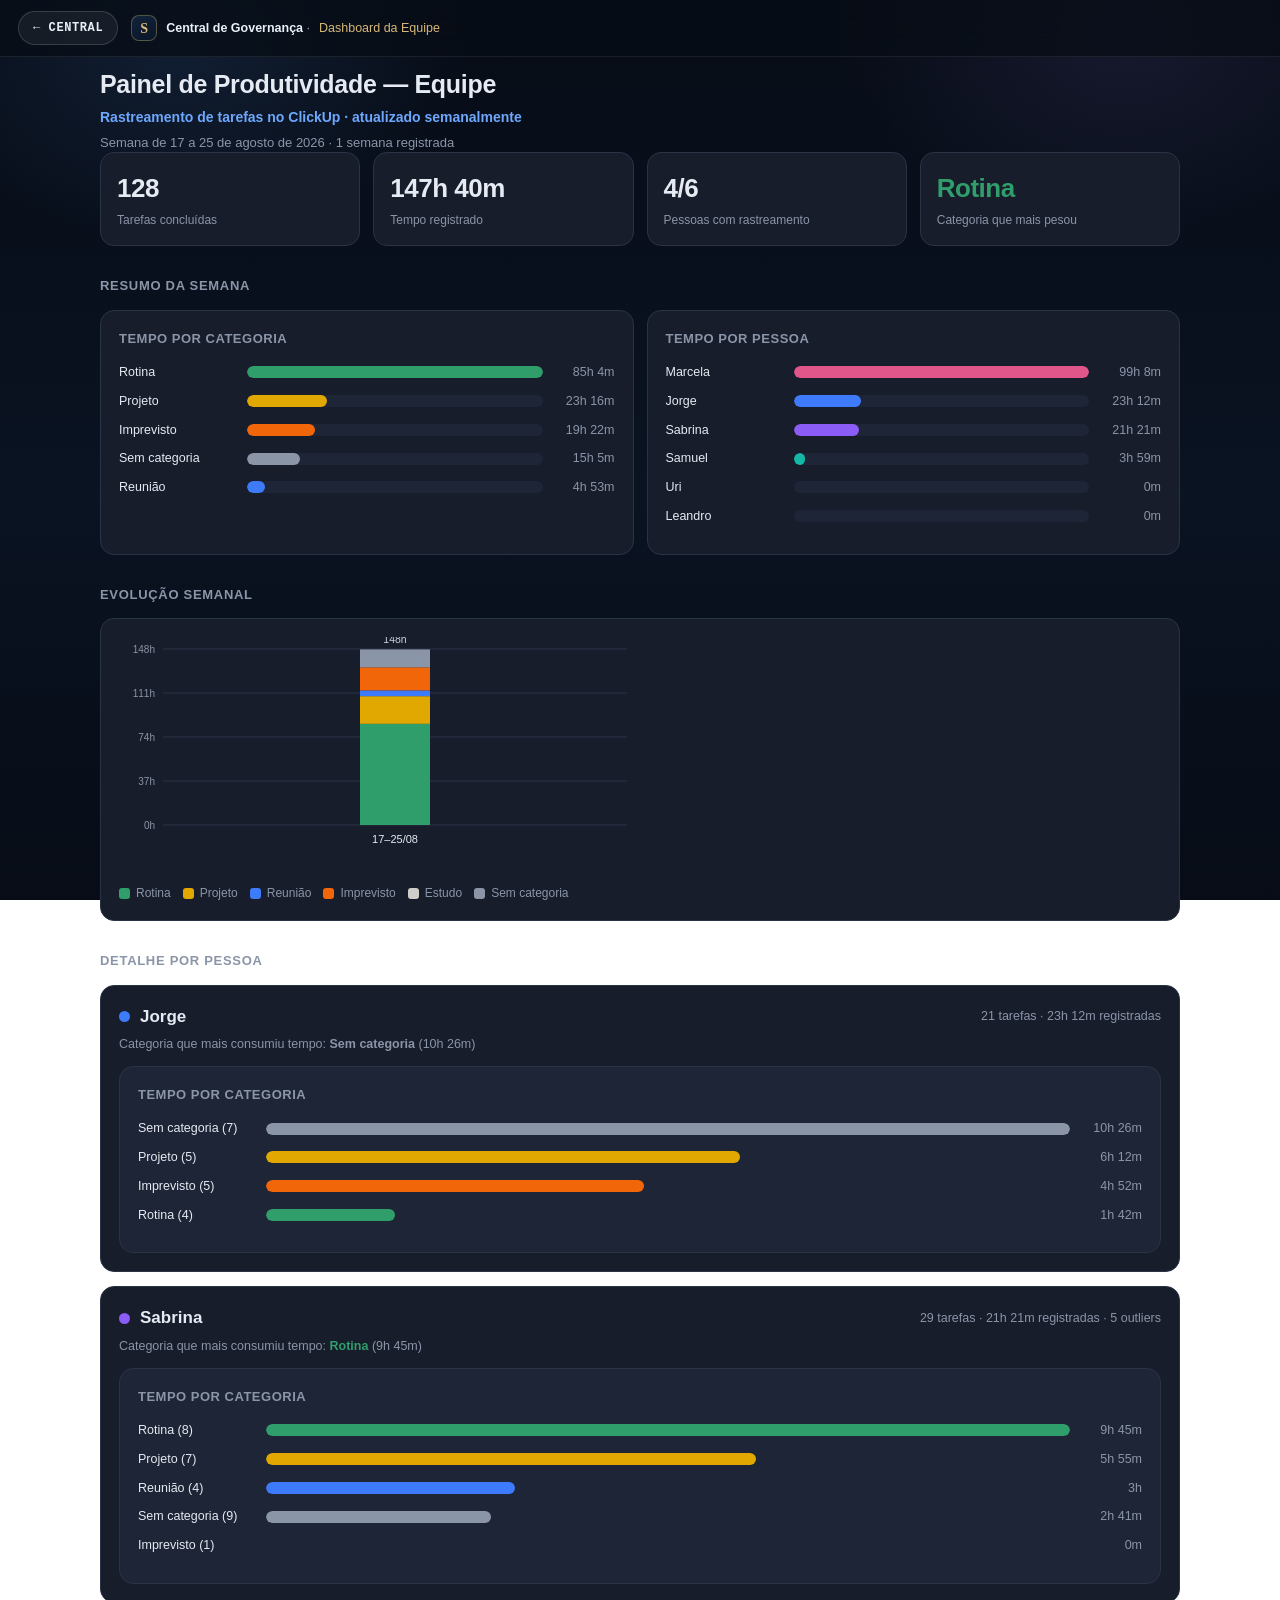
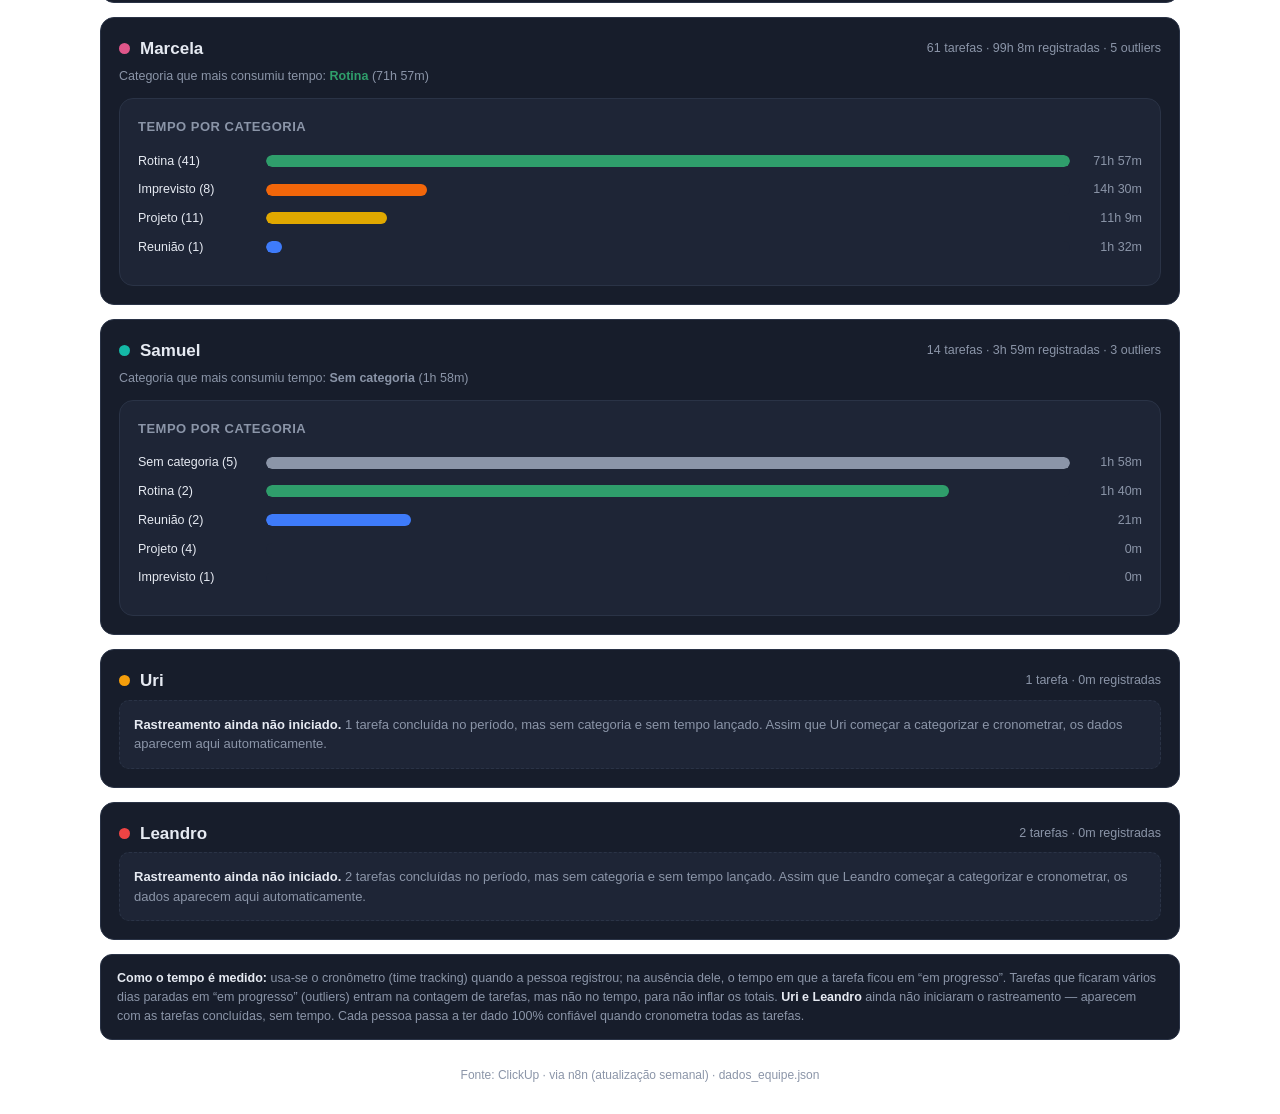
==== dashboard_equipe.html @ 444fc737 "Add files via upload" ====
<!DOCTYPE html>
<html lang="pt-BR"><head><meta charset="utf-8"><meta name="viewport" content="width=device-width, initial-scale=1">
<title>Painel de Produtividade — Equipe</title>
<style>
:root{--bg:#0f1420;--card:#171d2b;--card2:#1e2536;--line:#2a3346;--txt:#e6eaf2;--mut:#8b95a8;--acc:#6ea8fe}
*{box-sizing:border-box;margin:0;padding:0}
body{font-family:-apple-system,BlinkMacSystemFont,'Segoe UI',Roboto,sans-serif;background:var(--bg);color:var(--txt);line-height:1.5;padding:30px 18px}
.wrap{max-width:1080px;margin:0 auto}
header h1{font-size:25px;font-weight:700;letter-spacing:-.3px}
header .sub{color:var(--acc);font-weight:600;font-size:14px;margin-top:3px}
header .meta{color:var(--mut);margin-top:5px;font-size:13px}
h2.sec{font-size:13px;font-weight:700;color:var(--mut);text-transform:uppercase;letter-spacing:.7px;margin:30px 0 14px}
.kpis{display:grid;grid-template-columns:repeat(4,1fr);gap:13px}
.kpi{background:var(--card);border:1px solid var(--line);border-radius:14px;padding:16px}
.kpi .v{font-size:26px;font-weight:700;letter-spacing:-.5px}
.kpi .l{color:var(--mut);font-size:12px;margin-top:3px}
.grid2{display:grid;grid-template-columns:1fr 1fr;gap:13px}
.panel{background:var(--card);border:1px solid var(--line);border-radius:14px;padding:18px}
.panel h3{font-size:13px;font-weight:600;color:var(--mut);text-transform:uppercase;letter-spacing:.5px;margin-bottom:15px}
.bar-row{display:grid;grid-template-columns:118px 1fr 62px;align-items:center;gap:10px;margin-bottom:10px}
.bar-label{font-size:12.5px;white-space:nowrap;overflow:hidden;text-overflow:ellipsis}
.bar-track{background:var(--card2);border-radius:6px;height:12px;overflow:hidden}
.bar-fill{height:100%;border-radius:6px}
.bar-val{font-size:12.5px;text-align:right;color:var(--mut);font-variant-numeric:tabular-nums}
.person-block{background:var(--card);border:1px solid var(--line);border-radius:14px;padding:18px;margin-bottom:14px}
.person-head{display:flex;align-items:center;gap:10px;margin-bottom:6px;flex-wrap:wrap}
.person-head h3{font-size:17px}
.dot{width:11px;height:11px;border-radius:50%;flex:none}
.pmeta{margin-left:auto;color:var(--mut);font-size:12.5px}
.chip{display:inline-block;padding:2px 9px;border-radius:999px;font-size:11px;font-weight:600;border:1px solid}
.top-cat{font-size:12.5px;color:var(--mut);margin:2px 0 12px}
.top-cat b{color:var(--txt)}
.pgrid{display:grid;grid-template-columns:1.1fr 1fr;gap:18px}
.waiting{color:var(--mut);font-size:13px;background:var(--card2);border:1px dashed var(--line);border-radius:10px;padding:14px}
.legend{display:flex;flex-wrap:wrap;gap:12px;margin-top:10px;font-size:12px;color:var(--mut)}
.legend span{display:inline-flex;align-items:center;gap:6px}
.legend i{width:11px;height:11px;border-radius:3px;display:inline-block}
.evo-wrap{overflow-x:auto}
.note{color:var(--mut);font-size:12.5px;margin-top:14px;padding:14px 16px;background:var(--card);border:1px solid var(--line);border-radius:12px}
.note b{color:var(--txt)}
footer{color:var(--mut);font-size:12px;text-align:center;margin-top:26px}
@media(max-width:760px){.kpis{grid-template-columns:repeat(2,1fr)}.grid2{grid-template-columns:1fr}.pgrid{grid-template-columns:1fr}}
/* ===== Central de Governança · tema escuro + barra ===== */
body{ background:
  radial-gradient(38% 38% at 14% 4%, rgba(90,162,255,.12), transparent 60%),
  radial-gradient(38% 38% at 88% 3%, rgba(169,139,255,.10), transparent 60%),
  linear-gradient(180deg,#070c16,#0a1322 55%,#070c16) !important;
  background-attachment:fixed !important; padding-top:66px !important; }
.gv-top{position:fixed;top:0;left:0;right:0;z-index:100;display:flex;align-items:center;gap:13px;
  padding:11px 18px;background:rgba(8,13,22,.72);backdrop-filter:blur(14px);-webkit-backdrop-filter:blur(14px);
  border-bottom:1px solid rgba(255,255,255,.08)}
.gv-back{display:inline-flex;align-items:center;gap:7px;text-decoration:none;font-family:ui-monospace,Menlo,Consolas,monospace;
  font-size:12px;font-weight:600;letter-spacing:.6px;text-transform:uppercase;color:#eaf0f8;background:rgba(255,255,255,.06);
  border:1px solid rgba(255,255,255,.15);padding:7px 14px;border-radius:22px;transition:.15s}
.gv-back:hover{background:rgba(255,255,255,.12);border-color:rgba(216,185,120,.55);color:#fff}
.gv-brand{display:flex;align-items:center;gap:9px;font-size:12.5px;color:#9fb0c6;min-width:0}
.gv-brand .cr{width:26px;height:26px;flex:none;border-radius:8px;display:flex;align-items:center;justify-content:center;
  background:linear-gradient(160deg,#12233c,#0a1626);border:1px solid rgba(216,185,120,.35);color:#d8b978;font-family:Georgia,serif;font-weight:700;font-size:14px}
.gv-brand b{color:#eaf0f8;font-weight:700} .gv-brand .pg{color:#d8b978;white-space:nowrap;overflow:hidden;text-overflow:ellipsis}
@media(max-width:600px){.gv-brand .sys{display:none}}
</style></head>
<body>
<div class="gv-top">
  <a class="gv-back" href="index.html">← Central</a>
  <div class="gv-brand"><span class="cr">S</span><span class="sys"><b>Central de Governança</b> · </span><span class="pg">Dashboard da Equipe</span></div>
</div>
<div class="wrap">
<header>
<h1>Painel de Produtividade — Equipe</h1>
<div class="sub">Rastreamento de tarefas no ClickUp · atualizado semanalmente</div>
<div class="meta" id="metaline"></div>
</header>
<div id="app"></div>
<div class="note" id="methodnote"></div>
<footer id="foot"></footer>
</div>
<script>
let WEEKS=[];
const CATS = ["Rotina","Projeto","Reunião","Imprevisto","Estudo","Sem categoria"];
const CATCOL = {"Rotina":"#2f9e6b","Projeto":"#e0a800","Reunião":"#3e7bfa","Imprevisto":"#f2660a","Estudo":"#cececa","Sem categoria":"#8b95a8"};
const PEOPLE = ["Jorge","Sabrina","Marcela","Samuel","Uri","Leandro"];
const PCOL = {"Jorge":"#3e7bfa","Sabrina":"#8b5cf6","Marcela":"#e0568a","Samuel":"#14b8a6","Uri":"#f59e0b","Leandro":"#ef4444"};

function fmt(m){ if(m==null) return "—"; if(m===0) return "0m"; const h=Math.floor(m/60),mm=Math.round(m%60); return h&&mm?h+"h "+mm+"m":(h?h+"h":mm+"m"); }
function esc(s){ return (s||"").replace(/[&<>]/g,c=>({"&":"&amp;","<":"&lt;",">":"&gt;"}[c])); }
function sumTime(ts){ return ts.reduce((a,t)=>a+(t.m||0),0); }

function catAgg(ts){ const o={}; CATS.forEach(c=>o[c]={n:0,m:0}); ts.forEach(t=>{o[t.c].n++; if(t.m) o[t.c].m+=t.m;}); return o; }
function bars(rows, total, colorFn, valFn){
  const max = Math.max(1, ...rows.map(r=>r.v));
  return rows.map(r=>`<div class="bar-row"><span class="bar-label">${esc(r.label)}</span><div class="bar-track"><div class="bar-fill" style="width:${Math.round(r.v/max*100)}%;background:${colorFn(r)}"></div></div><span class="bar-val">${valFn(r)}</span></div>`).join("");
}

function init(){
const cur = WEEKS[WEEKS.length-1];
document.getElementById("metaline").textContent = cur.sub + " · " + WEEKS.length + (WEEKS.length>1?" semanas registradas":" semana registrada");

// ---------- KPIs (semana atual) ----------
const curTasks = cur.tasks;
const totalTasks = curTasks.length;
const totalMin = sumTime(curTasks);
const active = PEOPLE.filter(p=> curTasks.some(t=>t.p===p && t.m>0)).length;
const cA = catAgg(curTasks);
let topCat="—", topMin=-1;
CATS.forEach(c=>{ if(c!=="Sem categoria" && cA[c].m>topMin){topMin=cA[c].m; topCat=c;} });
const outliers = curTasks.filter(t=>t.m==null).length;

let html = `<div class="kpis">
<div class="kpi"><div class="v">${totalTasks}</div><div class="l">Tarefas concluídas</div></div>
<div class="kpi"><div class="v">${fmt(totalMin)}</div><div class="l">Tempo registrado</div></div>
<div class="kpi"><div class="v">${active}/6</div><div class="l">Pessoas com rastreamento</div></div>
<div class="kpi"><div class="v" style="color:${CATCOL[topCat]}">${topCat}</div><div class="l">Categoria que mais pesou</div></div>
</div>`;

// ---------- Resumo por categoria e por pessoa ----------
const catRows = CATS.filter(c=>cA[c].n>0).map(c=>({label:c,v:cA[c].m,n:cA[c].n,c}));
catRows.sort((a,b)=>b.v-a.v);
const persRows = PEOPLE.map(p=>{const ts=curTasks.filter(t=>t.p===p);return{label:p,v:sumTime(ts),n:ts.length,p};}).filter(r=>r.n>0);
persRows.sort((a,b)=>b.v-a.v);

html += `<h2 class="sec">Resumo da semana</h2><div class="grid2">
<div class="panel"><h3>Tempo por categoria</h3>${bars(catRows,totalMin,r=>CATCOL[r.c],r=>fmt(r.v))}</div>
<div class="panel"><h3>Tempo por pessoa</h3>${bars(persRows,totalMin,r=>PCOL[r.p],r=>fmt(r.v))}</div>
</div>`;

// ---------- Evolução semanal (SVG stacked por categoria) ----------
html += `<h2 class="sec">Evolução semanal</h2><div class="panel"><div class="evo-wrap">${evolutionSVG()}</div>
<div class="legend">${CATS.map(c=>`<span><i style="background:${CATCOL[c]}"></i>${c}</span>`).join("")}</div></div>`;

function evolutionSVG(){
  const W=Math.max(520, WEEKS.length*140), H=230, padL=44, padB=42, padT=12, padR=12;
  const plotH=H-padB-padT, plotW=W-padL-padR;
  const weekMin = WEEKS.map(w=>{const a=catAgg(w.tasks);return CATS.map(c=>a[c].m);});
  const totals = weekMin.map(a=>a.reduce((x,y)=>x+y,0));
  const maxT = Math.max(1,...totals);
  // nice y ticks
  const step = Math.ceil(maxT/60/4)*60 || 60; const yMax=Math.ceil(maxT/step)*step || step;
  const bw = Math.min(70, plotW/WEEKS.length*0.5);
  let g=`<svg viewBox="0 0 ${W} ${H}" width="${W}" height="${H}" font-family="inherit">`;
  for(let i=0;i<=yMax/step;i++){const yv=i*step;const y=padT+plotH-(yv/yMax)*plotH;
    g+=`<line x1="${padL}" y1="${y}" x2="${W-padR}" y2="${y}" stroke="#2a3346" stroke-width="1"/>`;
    g+=`<text x="${padL-8}" y="${y+4}" text-anchor="end" font-size="10" fill="#8b95a8">${Math.round(yv/60)}h</text>`;}
  WEEKS.forEach((w,wi)=>{
    const cx=padL+(wi+0.5)*(plotW/WEEKS.length); let acc=0;
    CATS.forEach((c,ci)=>{const v=weekMin[wi][ci]; if(!v) return;
      const h=(v/yMax)*plotH; const y=padT+plotH-((acc+v)/yMax)*plotH;
      g+=`<rect x="${cx-bw/2}" y="${y}" width="${bw}" height="${h}" fill="${CATCOL[c]}"><title>${c}: ${fmt(v)}</title></rect>`; acc+=v;});
    const ytop=padT+plotH-(totals[wi]/yMax)*plotH;
    g+=`<text x="${cx}" y="${ytop-6}" text-anchor="middle" font-size="10.5" fill="#c9d1da">${Math.round(totals[wi]/60)}h</text>`;
    g+=`<text x="${cx}" y="${H-padB+18}" text-anchor="middle" font-size="11" fill="#e6eaf2">${w.label}</text>`;
  });
  g+=`</svg>`; return g;
}

// ---------- Detalhe por pessoa ----------
html += `<h2 class="sec">Detalhe por pessoa</h2>`;
PEOPLE.forEach(p=>{
  const ts=curTasks.filter(t=>t.p===p);
  if(!ts.length) return;
  const t_time=sumTime(ts); const a=catAgg(ts); const tracked=ts.some(t=>t.m>0);
  const rows=CATS.filter(c=>a[c].n>0).map(c=>({label:c+" ("+a[c].n+")",v:a[c].m,c})); rows.sort((x,y)=>y.v-x.v);
  let top="—",tm=-1; CATS.forEach(c=>{if(a[c].m>tm){tm=a[c].m;top=c;}});
  const outl=ts.filter(t=>t.m==null).length;
  html+=`<div class="person-block"><div class="person-head"><span class="dot" style="background:${PCOL[p]}"></span><h3>${p}</h3>
    <span class="pmeta">${ts.length} tarefa${ts.length>1?"s":""} · ${fmt(t_time)} registrad${t_time===1?"o":"as"}${outl?" · "+outl+" outlier"+(outl>1?"s":""):""}</span></div>`;
  if(!tracked){
    html+=`<div class="waiting"><b style="color:#e6eaf2">Rastreamento ainda não iniciado.</b> ${ts.length} tarefa${ts.length>1?"s":""} concluída${ts.length>1?"s":""} no período, mas sem categoria e sem tempo lançado. Assim que ${p} começar a categorizar e cronometrar, os dados aparecem aqui automaticamente.</div>`;
  } else {
    html+=`<div class="top-cat">Categoria que mais consumiu tempo: <b style="color:${CATCOL[top]}">${top}</b> (${fmt(tm)})</div>`;
    html+=`<div class="panel" style="background:var(--card2)"><h3>Tempo por categoria</h3>${bars(rows,t_time,r=>CATCOL[r.c],r=>fmt(r.v))}</div>`;
  }
  html+=`</div>`;
});

document.getElementById("app").innerHTML = html;

document.getElementById("methodnote").innerHTML = `<b>Como o tempo é medido:</b> usa-se o cronômetro (time tracking) quando a pessoa registrou; na ausência dele, o tempo em que a tarefa ficou em “em progresso”. Tarefas que ficaram vários dias paradas em “em progresso” (outliers) entram na contagem de tarefas, mas não no tempo, para não inflar os totais. <b>Uri e Leandro</b> ainda não iniciaram o rastreamento — aparecem com as tarefas concluídas, sem tempo. Cada pessoa passa a ter dado 100% confiável quando cronometra todas as tarefas.`;
document.getElementById("foot").textContent = "Fonte: ClickUp · via n8n (atualização semanal) · dados_equipe.json";
}

fetch("dados_equipe.json",{cache:"no-store"}).then(r=>r.json()).then(d=>{WEEKS=(d&&d.weeks)?d.weeks:[];init();}).catch(e=>{document.getElementById("app").innerHTML="<div class=\"note\">Não consegui carregar <b>dados_equipe.json</b>. Coloque esse arquivo na mesma pasta do dashboard.</div>";});
</script>
</body></html>
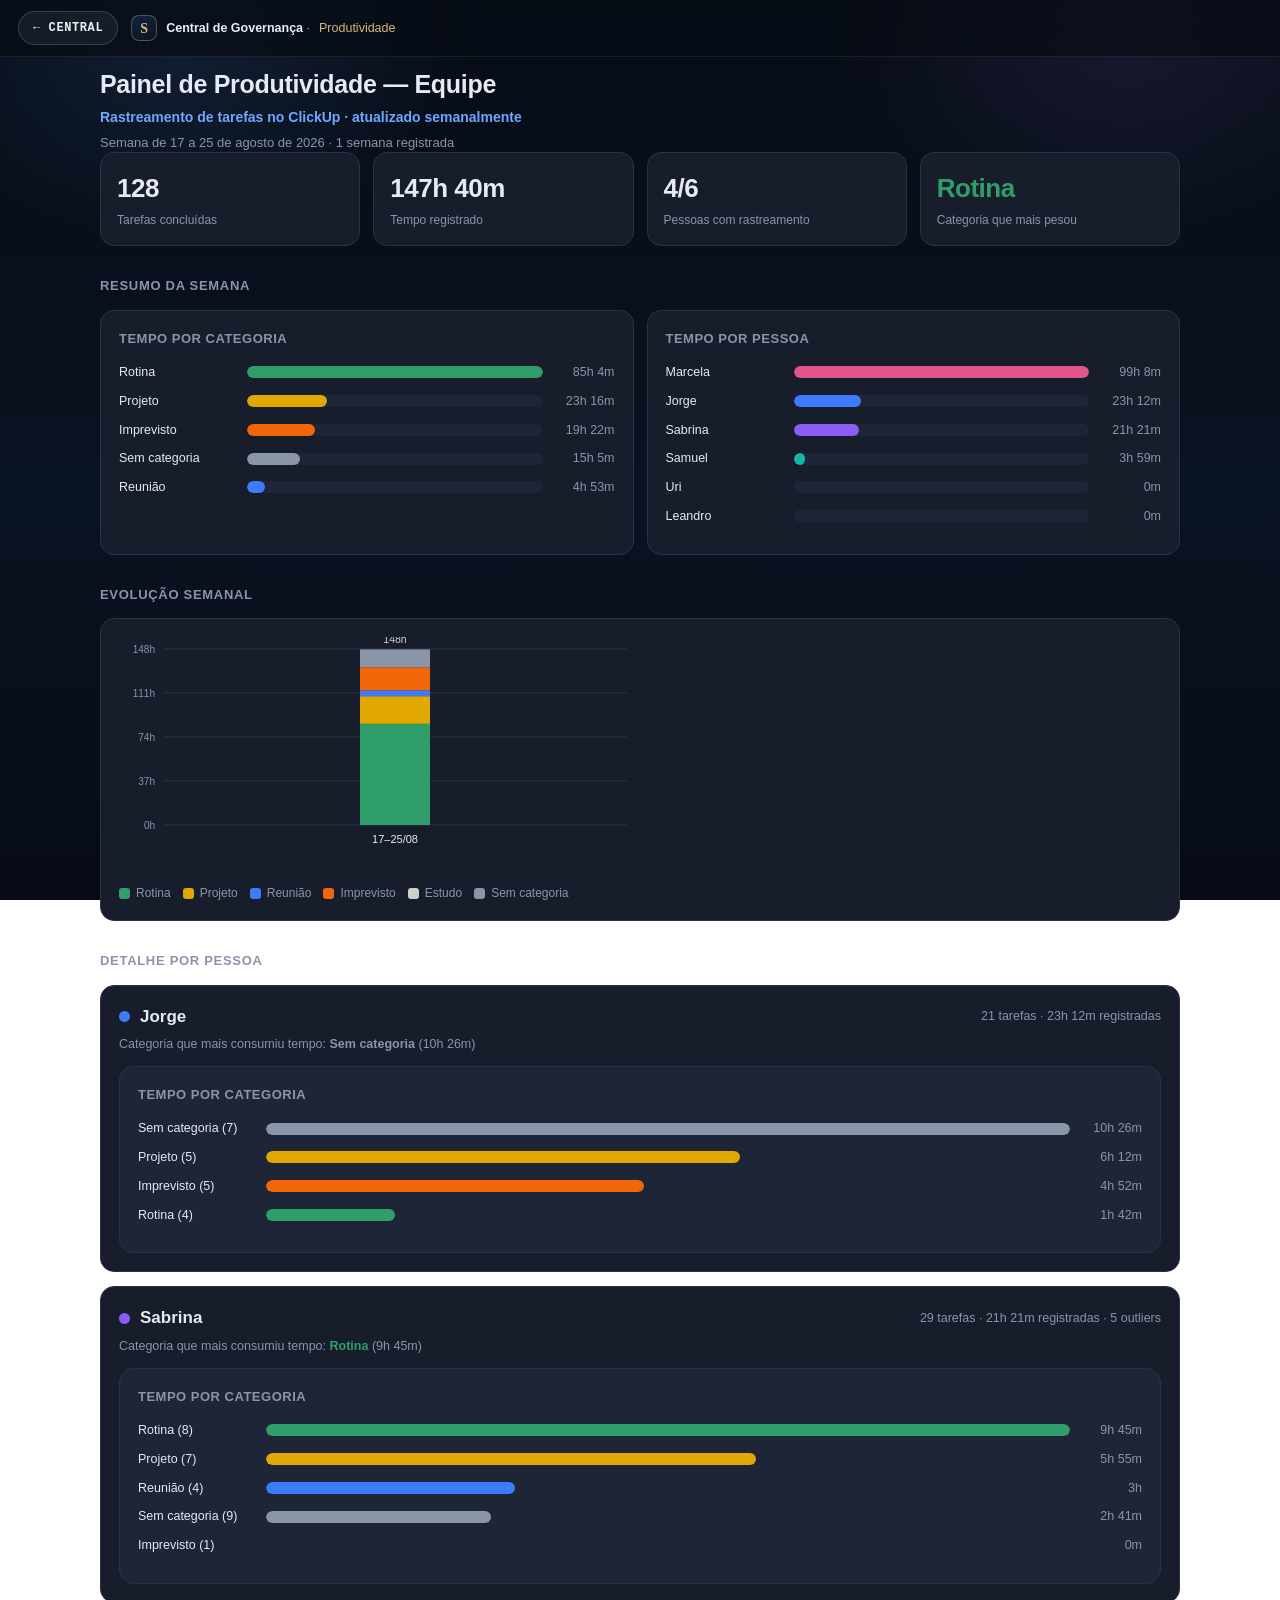
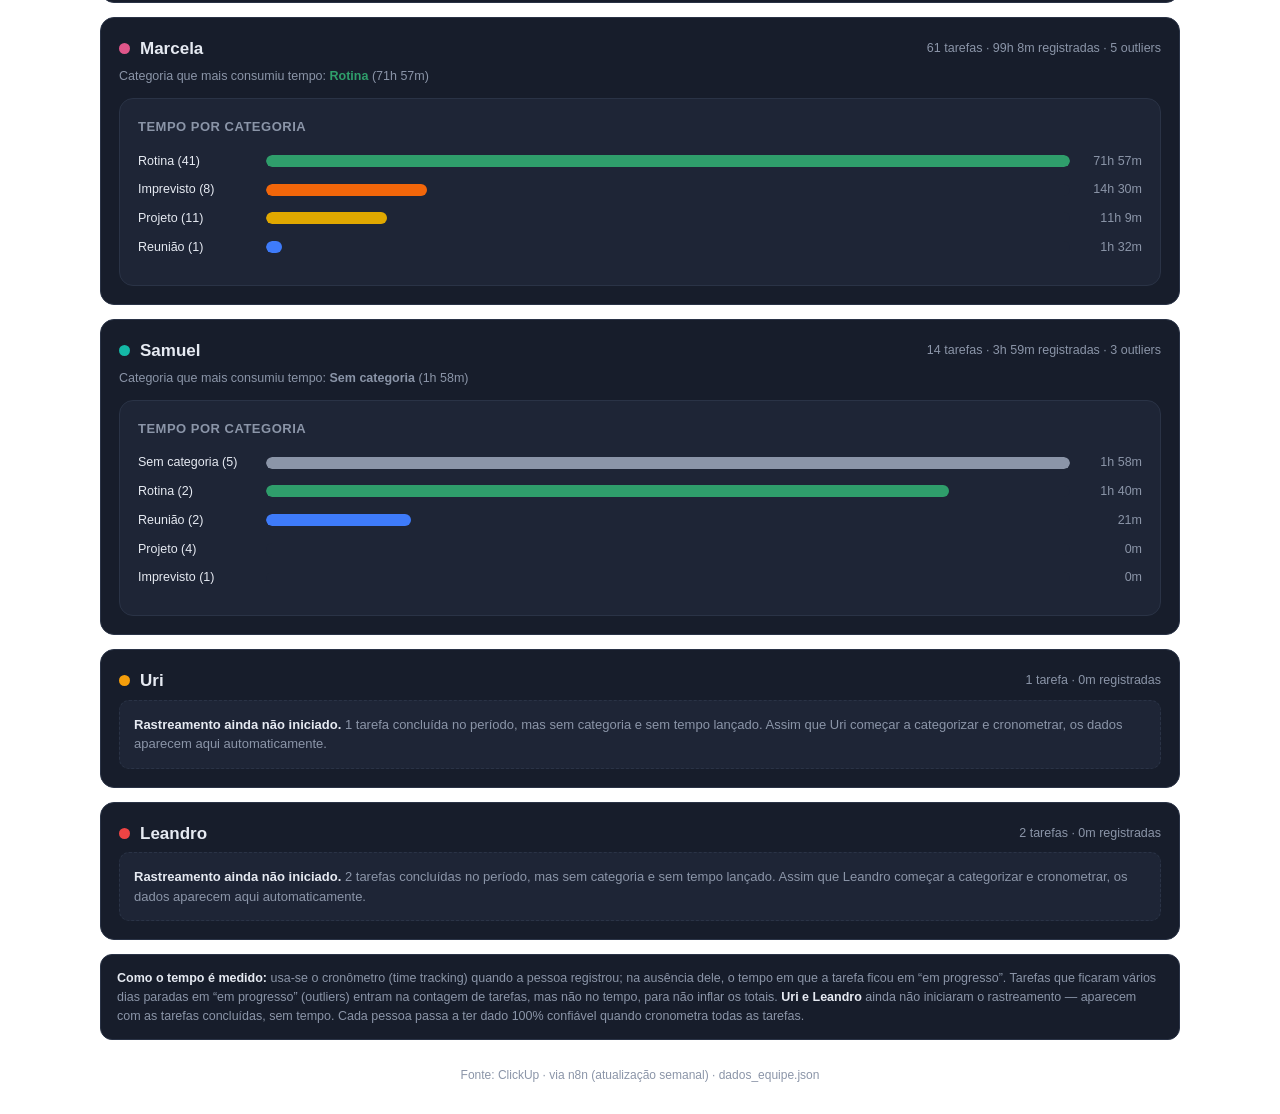
==== commit 7fea9ab6: "Add files via upload" ====
--- a/dashboard_equipe.html
+++ b/dashboard_equipe.html
@@ -62,7 +62,7 @@
 <body>
 <div class="gv-top">
   <a class="gv-back" href="index.html">← Central</a>
-  <div class="gv-brand"><span class="cr">S</span><span class="sys"><b>Central de Governança</b> · </span><span class="pg">Dashboard da Equipe</span></div>
+  <div class="gv-brand"><span class="cr">S</span><span class="sys"><b>Central de Governança</b> · </span><span class="pg">Produtividade</span></div>
 </div>
 <div class="wrap">
 <header>
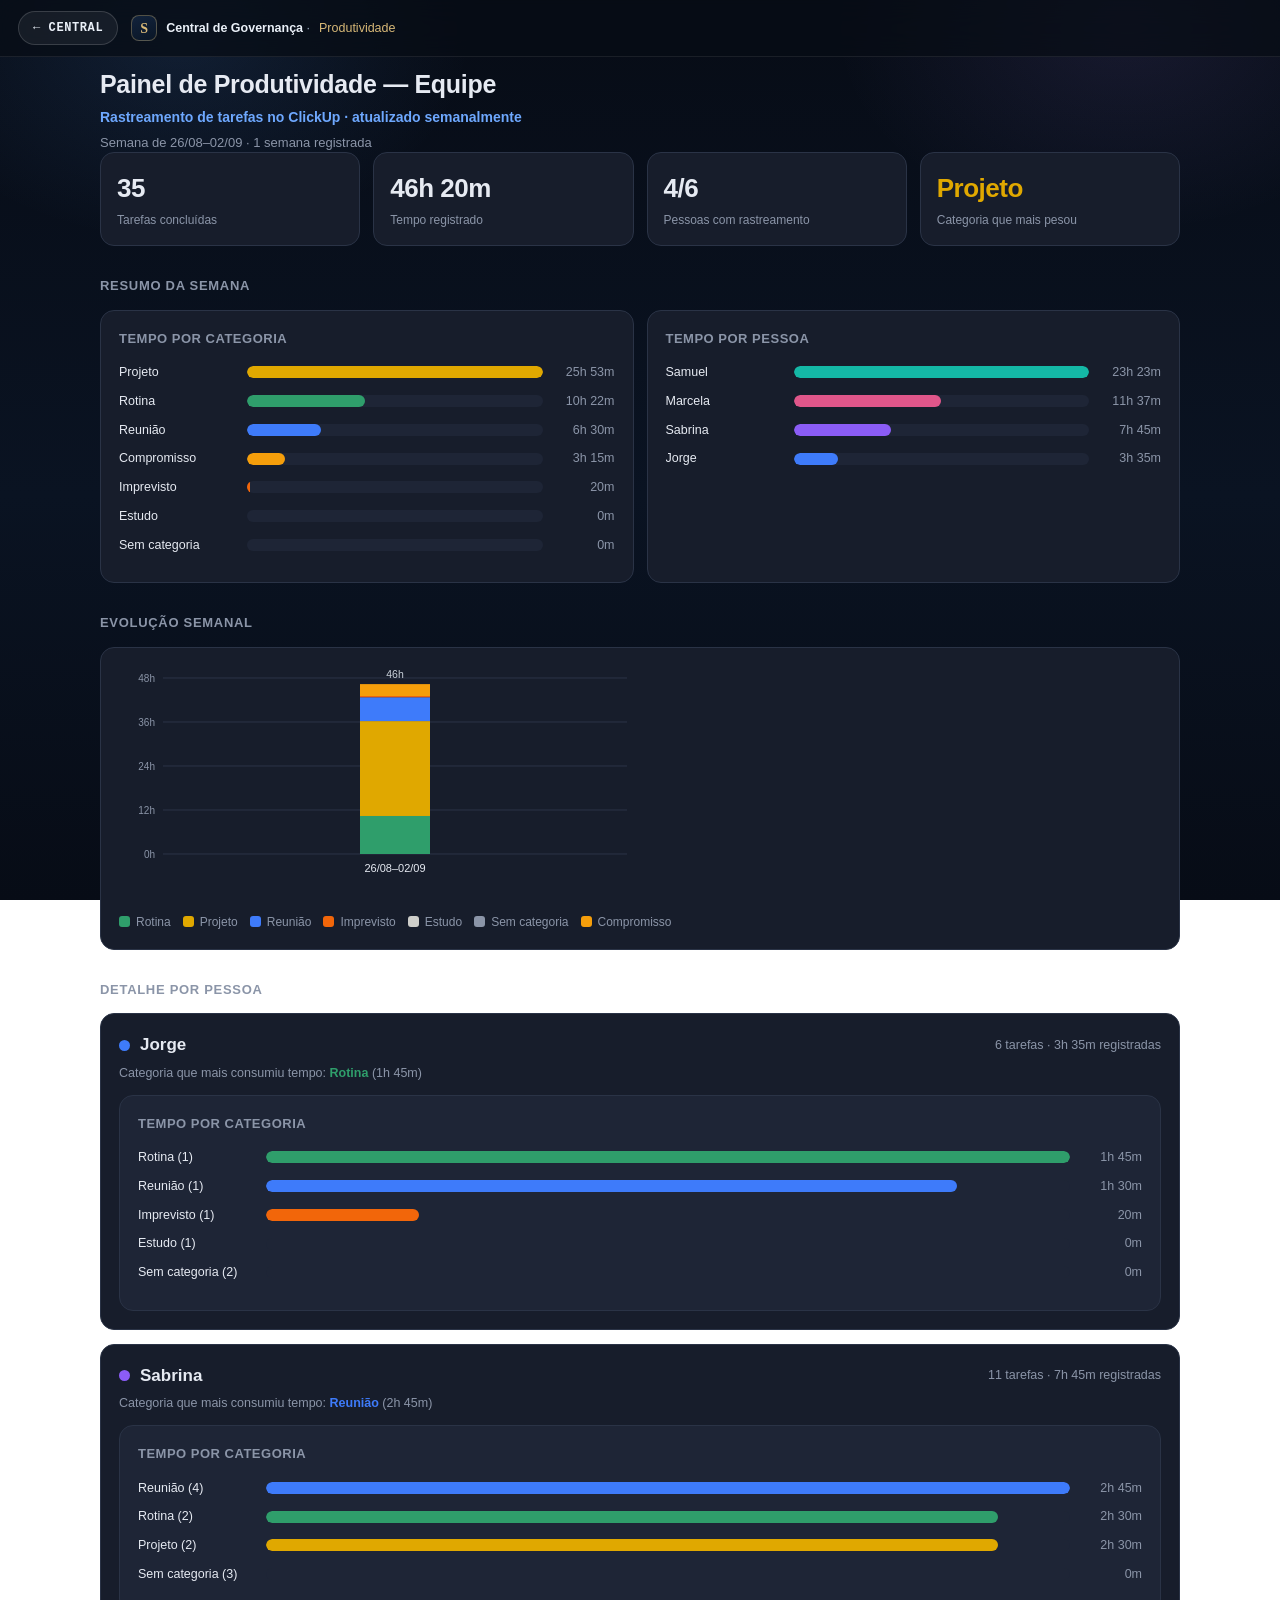
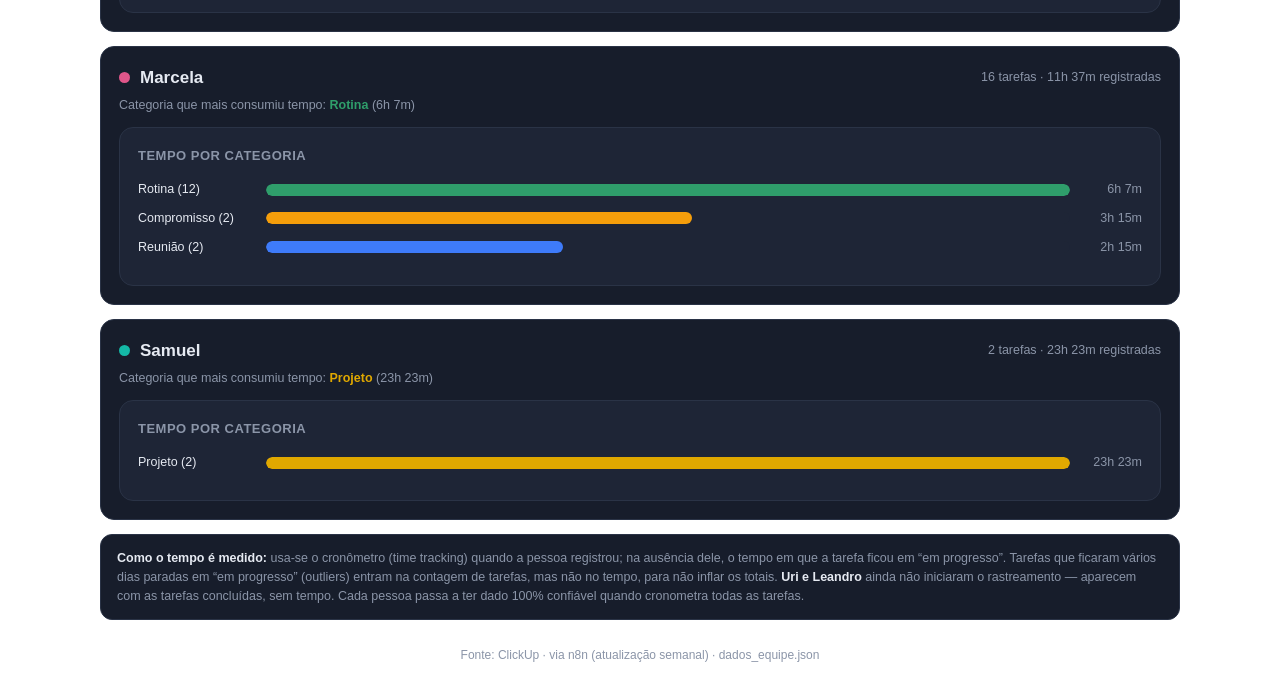
==== commit 2cc86785: "Add files via upload" ====
--- a/dashboard_equipe.html
+++ b/dashboard_equipe.html
@@ -85,15 +85,20 @@
 function esc(s){ return (s||"").replace(/[&<>]/g,c=>({"&":"&amp;","<":"&lt;",">":"&gt;"}[c])); }
 function sumTime(ts){ return ts.reduce((a,t)=>a+(t.m||0),0); }
 
-function catAgg(ts){ const o={}; CATS.forEach(c=>o[c]={n:0,m:0}); ts.forEach(t=>{o[t.c].n++; if(t.m) o[t.c].m+=t.m;}); return o; }
+const PALETTE=["#2f9e6b","#e0a800","#3e7bfa","#f2660a","#a78bfa","#14b8a6","#e0568a","#f59e0b","#ef4444"];
+function catcol(c){ if(CATCOL[c]) return CATCOL[c]; let h=0; for(let i=0;i<(c||"").length;i++) h=(h*31+c.charCodeAt(i))>>>0; return PALETTE[h%PALETTE.length]; }
+function pcol(p){ return PCOL[p]||"#8b95a8"; }
+function catAgg(ts){ const o={}; CATS.forEach(c=>o[c]={n:0,m:0}); ts.forEach(t=>{ const c=(t.c==null||t.c==="")?"Sem categoria":t.c; if(!o[c]) o[c]={n:0,m:0}; o[c].n++; if(t.m) o[c].m+=t.m; }); return o; }
 function bars(rows, total, colorFn, valFn){
   const max = Math.max(1, ...rows.map(r=>r.v));
   return rows.map(r=>`<div class="bar-row"><span class="bar-label">${esc(r.label)}</span><div class="bar-track"><div class="bar-fill" style="width:${Math.round(r.v/max*100)}%;background:${colorFn(r)}"></div></div><span class="bar-val">${valFn(r)}</span></div>`).join("");
 }
 
 function init(){
-const cur = WEEKS[WEEKS.length-1];
-document.getElementById("metaline").textContent = cur.sub + " · " + WEEKS.length + (WEEKS.length>1?" semanas registradas":" semana registrada");
+if(!WEEKS || !WEEKS.length){ document.getElementById("app").innerHTML='<div class="note">Ainda não há dados desta semana. Assim que o robô (n8n) rodar, a produtividade aparece aqui automaticamente.</div>'; return; }
+const cur = WEEKS[WEEKS.length-1] || {tasks:[],sub:"",label:""};
+if(!cur.tasks) cur.tasks=[];
+document.getElementById("metaline").textContent = (cur.sub||"") + " · " + WEEKS.length + (WEEKS.length>1?" semanas registradas":" semana registrada");
 
 // ---------- KPIs (semana atual) ----------
 const curTasks = cur.tasks;
@@ -101,36 +106,37 @@
 const totalMin = sumTime(curTasks);
 const active = PEOPLE.filter(p=> curTasks.some(t=>t.p===p && t.m>0)).length;
 const cA = catAgg(curTasks);
+const ALLCATS = Array.from(new Set([...CATS, ...WEEKS.flatMap(w=>(w.tasks||[]).map(t=>(t.c==null||t.c==="")?"Sem categoria":t.c))]));
 let topCat="—", topMin=-1;
-CATS.forEach(c=>{ if(c!=="Sem categoria" && cA[c].m>topMin){topMin=cA[c].m; topCat=c;} });
+Object.keys(cA).forEach(c=>{ if(c!=="Sem categoria" && cA[c].m>topMin){topMin=cA[c].m; topCat=c;} });
 const outliers = curTasks.filter(t=>t.m==null).length;
 
 let html = `<div class="kpis">
 <div class="kpi"><div class="v">${totalTasks}</div><div class="l">Tarefas concluídas</div></div>
 <div class="kpi"><div class="v">${fmt(totalMin)}</div><div class="l">Tempo registrado</div></div>
 <div class="kpi"><div class="v">${active}/6</div><div class="l">Pessoas com rastreamento</div></div>
-<div class="kpi"><div class="v" style="color:${CATCOL[topCat]}">${topCat}</div><div class="l">Categoria que mais pesou</div></div>
+<div class="kpi"><div class="v" style="color:${catcol(topCat)}">${topCat}</div><div class="l">Categoria que mais pesou</div></div>
 </div>`;
 
 // ---------- Resumo por categoria e por pessoa ----------
-const catRows = CATS.filter(c=>cA[c].n>0).map(c=>({label:c,v:cA[c].m,n:cA[c].n,c}));
+const catRows = Object.keys(cA).filter(c=>cA[c].n>0).map(c=>({label:c,v:cA[c].m,n:cA[c].n,c}));
 catRows.sort((a,b)=>b.v-a.v);
 const persRows = PEOPLE.map(p=>{const ts=curTasks.filter(t=>t.p===p);return{label:p,v:sumTime(ts),n:ts.length,p};}).filter(r=>r.n>0);
 persRows.sort((a,b)=>b.v-a.v);
 
 html += `<h2 class="sec">Resumo da semana</h2><div class="grid2">
-<div class="panel"><h3>Tempo por categoria</h3>${bars(catRows,totalMin,r=>CATCOL[r.c],r=>fmt(r.v))}</div>
-<div class="panel"><h3>Tempo por pessoa</h3>${bars(persRows,totalMin,r=>PCOL[r.p],r=>fmt(r.v))}</div>
+<div class="panel"><h3>Tempo por categoria</h3>${bars(catRows,totalMin,r=>catcol(r.c),r=>fmt(r.v))}</div>
+<div class="panel"><h3>Tempo por pessoa</h3>${bars(persRows,totalMin,r=>pcol(r.p),r=>fmt(r.v))}</div>
 </div>`;
 
 // ---------- Evolução semanal (SVG stacked por categoria) ----------
 html += `<h2 class="sec">Evolução semanal</h2><div class="panel"><div class="evo-wrap">${evolutionSVG()}</div>
-<div class="legend">${CATS.map(c=>`<span><i style="background:${CATCOL[c]}"></i>${c}</span>`).join("")}</div></div>`;
+<div class="legend">${ALLCATS.map(c=>`<span><i style="background:${catcol(c)}"></i>${c}</span>`).join("")}</div></div>`;
 
 function evolutionSVG(){
   const W=Math.max(520, WEEKS.length*140), H=230, padL=44, padB=42, padT=12, padR=12;
   const plotH=H-padB-padT, plotW=W-padL-padR;
-  const weekMin = WEEKS.map(w=>{const a=catAgg(w.tasks);return CATS.map(c=>a[c].m);});
+  const weekMin = WEEKS.map(w=>{const a=catAgg(w.tasks);return ALLCATS.map(c=>(a[c]?a[c].m:0));});
   const totals = weekMin.map(a=>a.reduce((x,y)=>x+y,0));
   const maxT = Math.max(1,...totals);
   // nice y ticks
@@ -142,9 +148,9 @@
     g+=`<text x="${padL-8}" y="${y+4}" text-anchor="end" font-size="10" fill="#8b95a8">${Math.round(yv/60)}h</text>`;}
   WEEKS.forEach((w,wi)=>{
     const cx=padL+(wi+0.5)*(plotW/WEEKS.length); let acc=0;
-    CATS.forEach((c,ci)=>{const v=weekMin[wi][ci]; if(!v) return;
+    ALLCATS.forEach((c,ci)=>{const v=weekMin[wi][ci]; if(!v) return;
       const h=(v/yMax)*plotH; const y=padT+plotH-((acc+v)/yMax)*plotH;
-      g+=`<rect x="${cx-bw/2}" y="${y}" width="${bw}" height="${h}" fill="${CATCOL[c]}"><title>${c}: ${fmt(v)}</title></rect>`; acc+=v;});
+      g+=`<rect x="${cx-bw/2}" y="${y}" width="${bw}" height="${h}" fill="${catcol(c)}"><title>${c}: ${fmt(v)}</title></rect>`; acc+=v;});
     const ytop=padT+plotH-(totals[wi]/yMax)*plotH;
     g+=`<text x="${cx}" y="${ytop-6}" text-anchor="middle" font-size="10.5" fill="#c9d1da">${Math.round(totals[wi]/60)}h</text>`;
     g+=`<text x="${cx}" y="${H-padB+18}" text-anchor="middle" font-size="11" fill="#e6eaf2">${w.label}</text>`;
@@ -158,16 +164,16 @@
   const ts=curTasks.filter(t=>t.p===p);
   if(!ts.length) return;
   const t_time=sumTime(ts); const a=catAgg(ts); const tracked=ts.some(t=>t.m>0);
-  const rows=CATS.filter(c=>a[c].n>0).map(c=>({label:c+" ("+a[c].n+")",v:a[c].m,c})); rows.sort((x,y)=>y.v-x.v);
-  let top="—",tm=-1; CATS.forEach(c=>{if(a[c].m>tm){tm=a[c].m;top=c;}});
+  const rows=Object.keys(a).filter(c=>a[c].n>0).map(c=>({label:c+" ("+a[c].n+")",v:a[c].m,c})); rows.sort((x,y)=>y.v-x.v);
+  let top="—",tm=-1; Object.keys(a).forEach(c=>{if(a[c].m>tm){tm=a[c].m;top=c;}});
   const outl=ts.filter(t=>t.m==null).length;
-  html+=`<div class="person-block"><div class="person-head"><span class="dot" style="background:${PCOL[p]}"></span><h3>${p}</h3>
+  html+=`<div class="person-block"><div class="person-head"><span class="dot" style="background:${pcol(p)}"></span><h3>${p}</h3>
     <span class="pmeta">${ts.length} tarefa${ts.length>1?"s":""} · ${fmt(t_time)} registrad${t_time===1?"o":"as"}${outl?" · "+outl+" outlier"+(outl>1?"s":""):""}</span></div>`;
   if(!tracked){
     html+=`<div class="waiting"><b style="color:#e6eaf2">Rastreamento ainda não iniciado.</b> ${ts.length} tarefa${ts.length>1?"s":""} concluída${ts.length>1?"s":""} no período, mas sem categoria e sem tempo lançado. Assim que ${p} começar a categorizar e cronometrar, os dados aparecem aqui automaticamente.</div>`;
   } else {
-    html+=`<div class="top-cat">Categoria que mais consumiu tempo: <b style="color:${CATCOL[top]}">${top}</b> (${fmt(tm)})</div>`;
-    html+=`<div class="panel" style="background:var(--card2)"><h3>Tempo por categoria</h3>${bars(rows,t_time,r=>CATCOL[r.c],r=>fmt(r.v))}</div>`;
+    html+=`<div class="top-cat">Categoria que mais consumiu tempo: <b style="color:${catcol(top)}">${top}</b> (${fmt(tm)})</div>`;
+    html+=`<div class="panel" style="background:var(--card2)"><h3>Tempo por categoria</h3>${bars(rows,t_time,r=>catcol(r.c),r=>fmt(r.v))}</div>`;
   }
   html+=`</div>`;
 });
@@ -178,6 +184,6 @@
 document.getElementById("foot").textContent = "Fonte: ClickUp · via n8n (atualização semanal) · dados_equipe.json";
 }
 
-fetch("dados_equipe.json",{cache:"no-store"}).then(r=>r.json()).then(d=>{WEEKS=(d&&d.weeks)?d.weeks:[];init();}).catch(e=>{document.getElementById("app").innerHTML="<div class=\"note\">Não consegui carregar <b>dados_equipe.json</b>. Coloque esse arquivo na mesma pasta do dashboard.</div>";});
+fetch("dados_equipe.json",{cache:"no-store"}).then(r=>r.json()).then(d=>{WEEKS=(d&&d.weeks)?d.weeks:[]; try{ init(); }catch(err){ console.error(err); document.getElementById("app").innerHTML='<div class="note">Os dados chegaram, mas houve um detalhe ao montar a tela. Recarregue a página; se persistir, me avise. <br><small style="color:#8b95a8">'+(err&&err.message?err.message:'')+'</small></div>'; } }).catch(e=>{document.getElementById("app").innerHTML='<div class="note">Ainda não consegui ler o <b>dados_equipe.json</b> no repositório. Assim que o robô (n8n) rodar a 1ª vez, ele cria/atualiza esse arquivo e a tela aparece.</div>';});
 </script>
 </body></html>
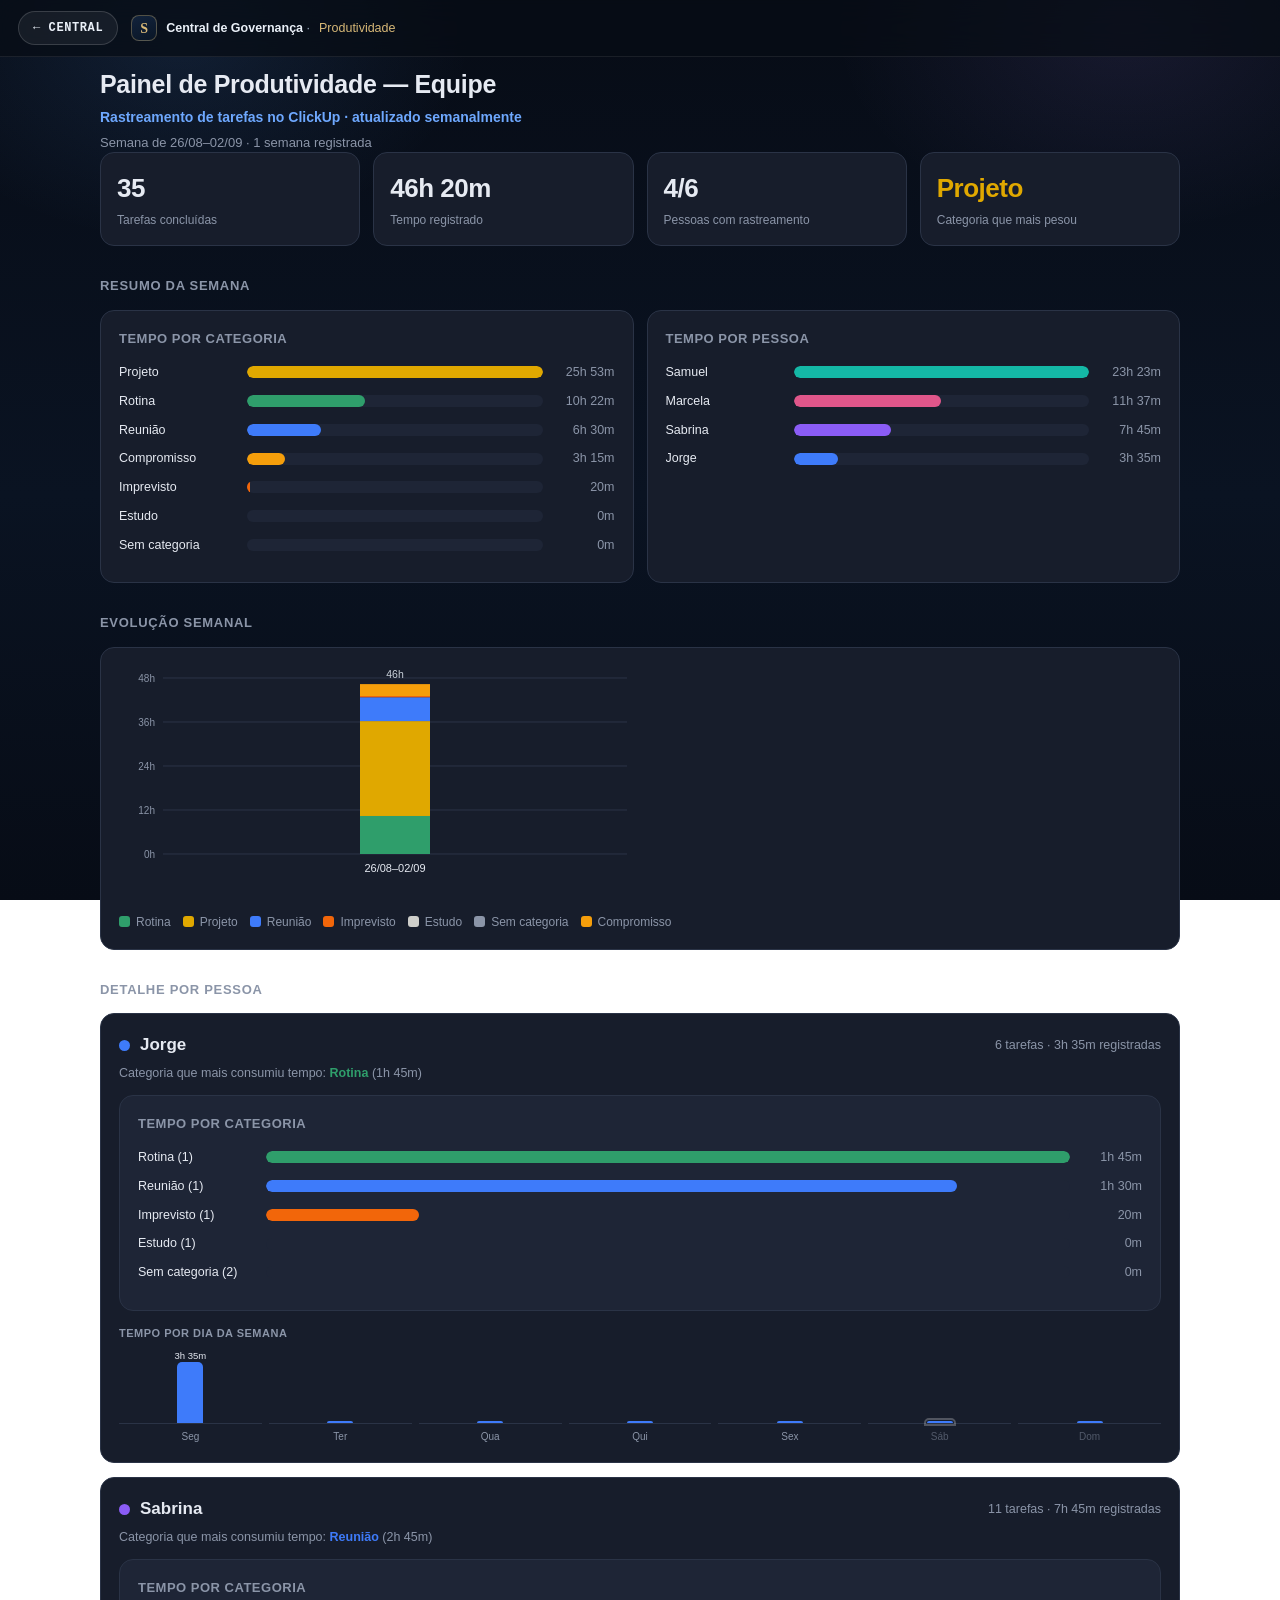
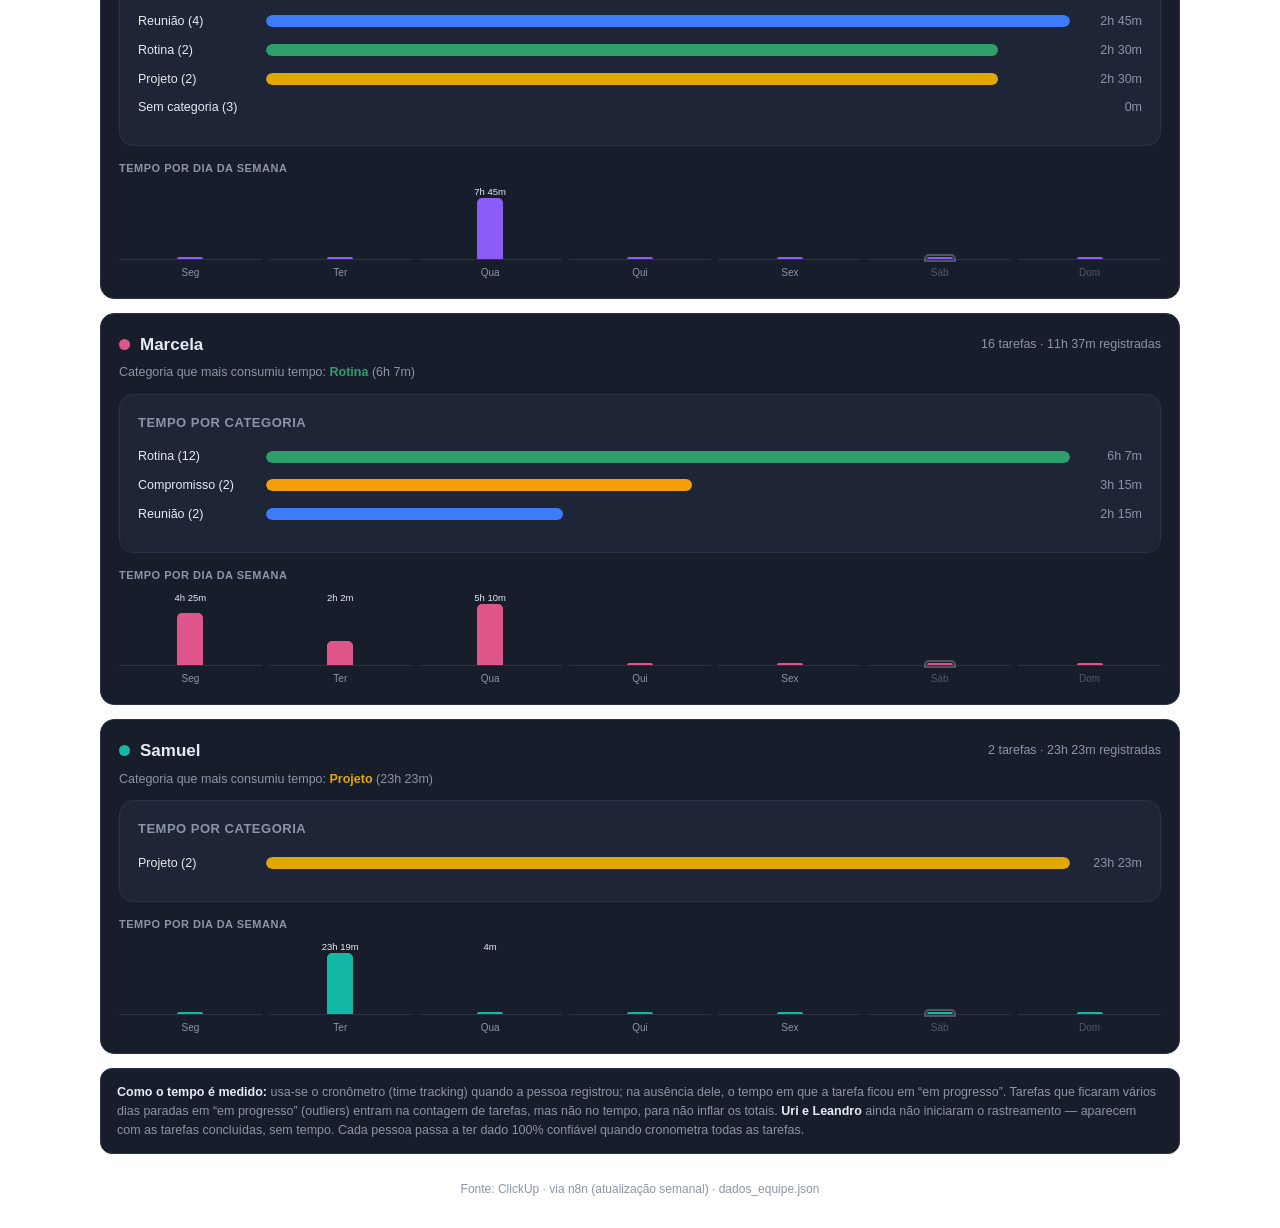
==== commit 2ab03c5e: "Add files via upload" ====
--- a/dashboard_equipe.html
+++ b/dashboard_equipe.html
@@ -30,6 +30,15 @@
 .chip{display:inline-block;padding:2px 9px;border-radius:999px;font-size:11px;font-weight:600;border:1px solid}
 .top-cat{font-size:12.5px;color:var(--mut);margin:2px 0 12px}
 .top-cat b{color:var(--txt)}
+.daytitle{font-size:11px;font-weight:700;color:var(--mut);text-transform:uppercase;letter-spacing:.5px;margin:14px 0 8px}
+.wk{display:flex;gap:7px}
+.wk .d{flex:1;text-align:center}
+.wk .track{height:62px;display:flex;align-items:flex-end;justify-content:center;border-bottom:1px solid var(--line)}
+.wk .bar{width:60%;max-width:26px;border-radius:5px 5px 0 0;transition:.2s;min-height:2px}
+.wk .d.today .bar{outline:2px solid rgba(255,255,255,.25);outline-offset:1px}
+.wk .dl{font-size:10px;color:var(--mut);margin-top:5px}
+.wk .d.wend .dl{color:var(--mut);opacity:.5}
+.wk .dv{font-size:9.5px;color:var(--txt);height:13px;font-variant-numeric:tabular-nums}
 .pgrid{display:grid;grid-template-columns:1.1fr 1fr;gap:18px}
 .waiting{color:var(--mut);font-size:13px;background:var(--card2);border:1px dashed var(--line);border-radius:10px;padding:14px}
 .legend{display:flex;flex-wrap:wrap;gap:12px;margin-top:10px;font-size:12px;color:var(--mut)}
@@ -89,6 +98,21 @@
 function catcol(c){ if(CATCOL[c]) return CATCOL[c]; let h=0; for(let i=0;i<(c||"").length;i++) h=(h*31+c.charCodeAt(i))>>>0; return PALETTE[h%PALETTE.length]; }
 function pcol(p){ return PCOL[p]||"#8b95a8"; }
 function catAgg(ts){ const o={}; CATS.forEach(c=>o[c]={n:0,m:0}); ts.forEach(t=>{ const c=(t.c==null||t.c==="")?"Sem categoria":t.c; if(!o[c]) o[c]={n:0,m:0}; o[c].n++; if(t.m) o[c].m+=t.m; }); return o; }
+function dayBars(ts, color){
+  const D=[0,0,0,0,0,0,0], C=[0,0,0,0,0,0,0];
+  ts.forEach(t=>{ const wd=new Date(t.ts||Date.now()).getDay(); D[wd]+=(t.m||0); C[wd]++; });
+  const useTime = D.some(x=>x>0);
+  const order=[1,2,3,4,5,6,0], labels=['Seg','Ter','Qua','Qui','Sex','Sáb','Dom'];
+  const vals=order.map(i=> useTime?D[i]:C[i]); const max=Math.max(1,...vals);
+  const todayWd=new Date().getDay();
+  return `<div class="wk">`+order.map((i,k)=>{
+    const v=useTime?D[i]:C[i];
+    const h=v>0?Math.max(v/max*100,4):0;
+    const lbl=v>0?(useTime?fmt(v):v):'';
+    const cls='d'+((i===0||i===6)?' wend':'')+(i===todayWd?' today':'');
+    return `<div class="${cls}"><div class="dv">${lbl}</div><div class="track"><div class="bar" style="height:${h}%;background:${color}"></div></div><div class="dl">${labels[k]}</div></div>`;
+  }).join('')+`</div>`;
+}
 function bars(rows, total, colorFn, valFn){
   const max = Math.max(1, ...rows.map(r=>r.v));
   return rows.map(r=>`<div class="bar-row"><span class="bar-label">${esc(r.label)}</span><div class="bar-track"><div class="bar-fill" style="width:${Math.round(r.v/max*100)}%;background:${colorFn(r)}"></div></div><span class="bar-val">${valFn(r)}</span></div>`).join("");
@@ -175,6 +199,7 @@
     html+=`<div class="top-cat">Categoria que mais consumiu tempo: <b style="color:${catcol(top)}">${top}</b> (${fmt(tm)})</div>`;
     html+=`<div class="panel" style="background:var(--card2)"><h3>Tempo por categoria</h3>${bars(rows,t_time,r=>catcol(r.c),r=>fmt(r.v))}</div>`;
   }
+  html+=`<div class="daytitle">${tracked?'Tempo por dia da semana':'Tarefas por dia da semana'}</div>${dayBars(ts,pcol(p))}`;
   html+=`</div>`;
 });
 
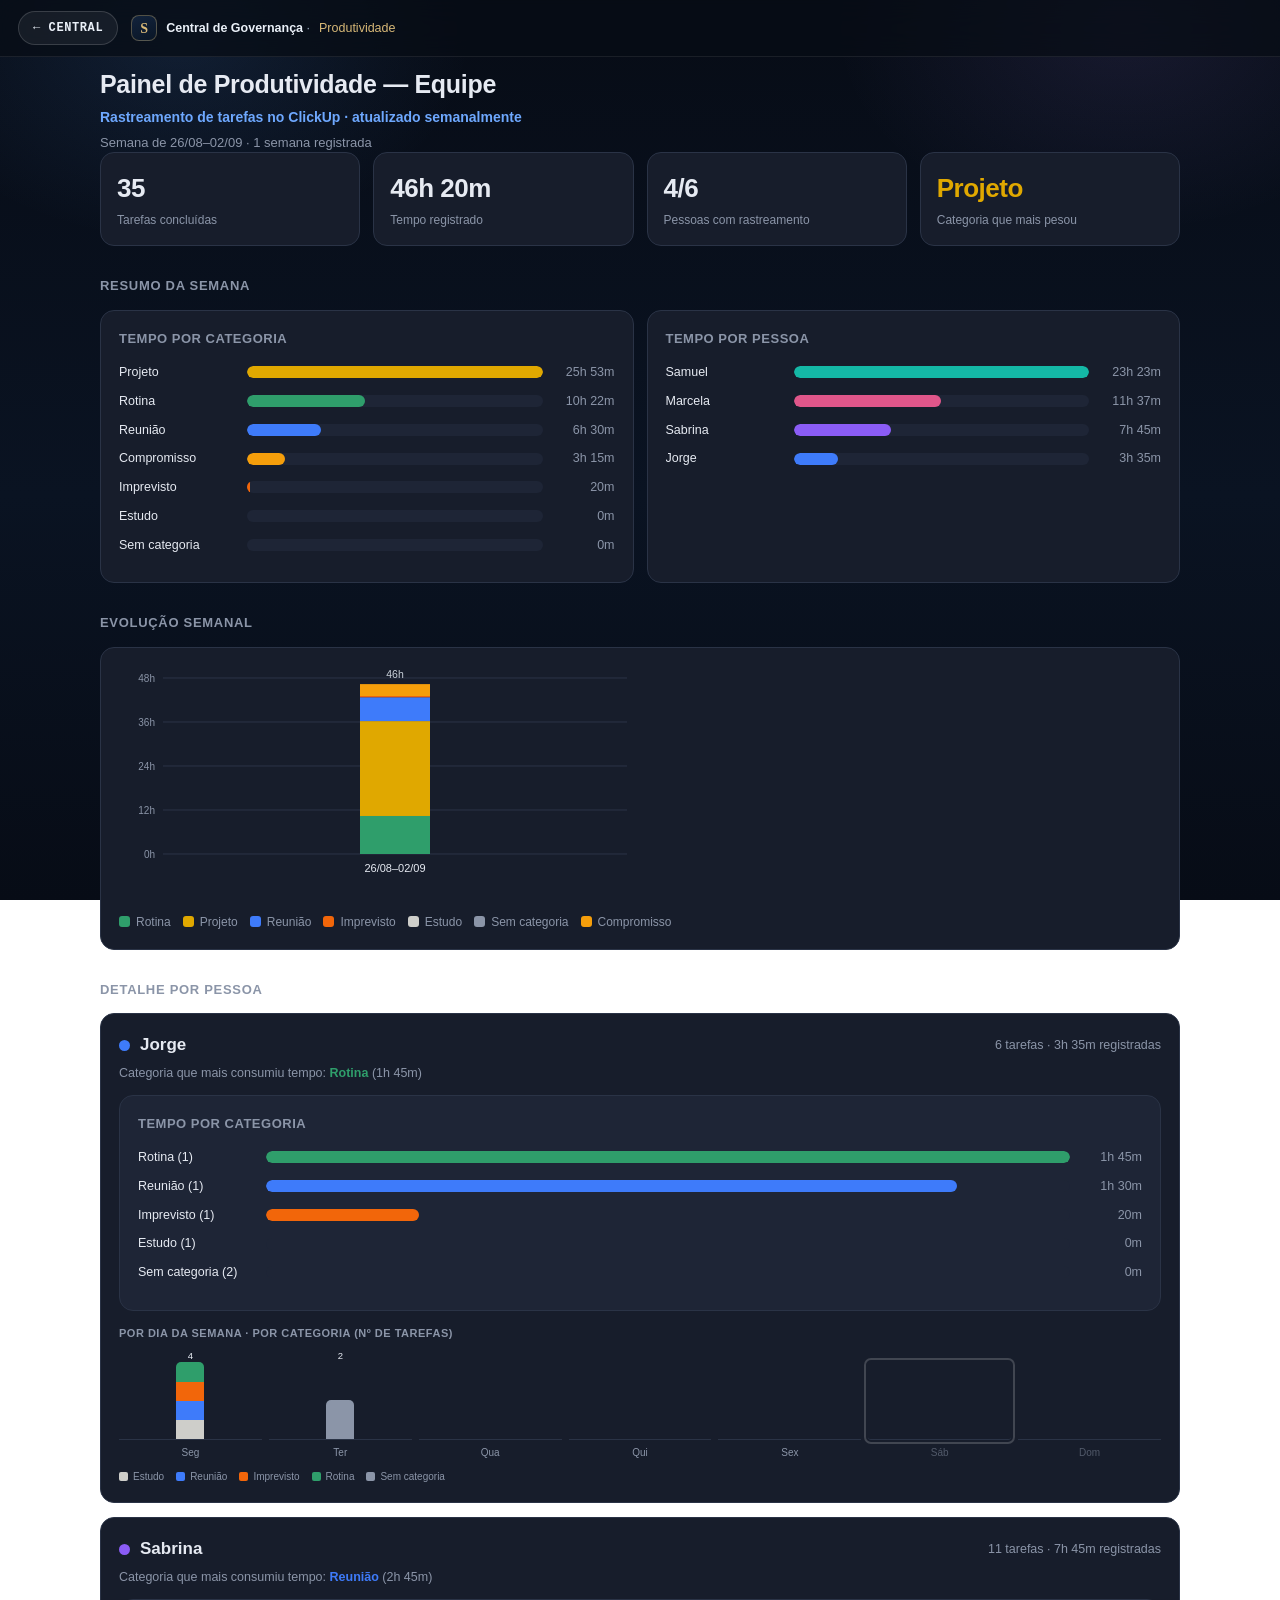
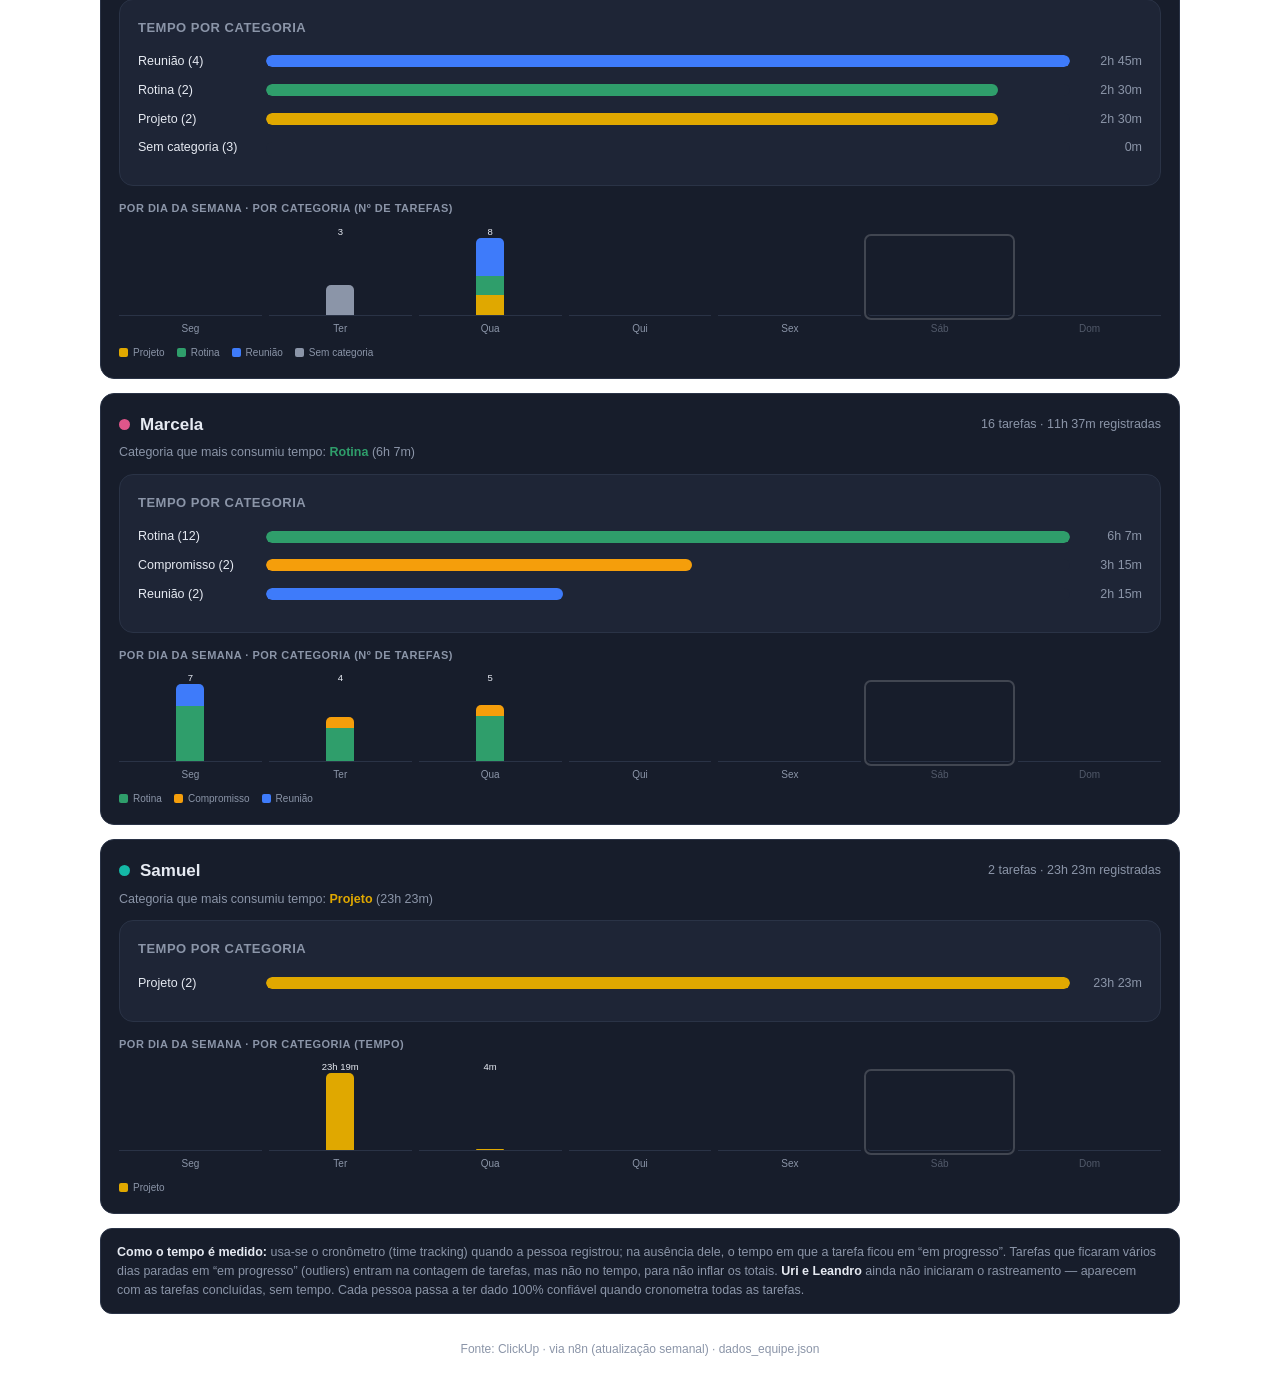
==== commit 95f7e50f: "Add files via upload" ====
--- a/dashboard_equipe.html
+++ b/dashboard_equipe.html
@@ -33,12 +33,16 @@
 .daytitle{font-size:11px;font-weight:700;color:var(--mut);text-transform:uppercase;letter-spacing:.5px;margin:14px 0 8px}
 .wk{display:flex;gap:7px}
 .wk .d{flex:1;text-align:center}
-.wk .track{height:62px;display:flex;align-items:flex-end;justify-content:center;border-bottom:1px solid var(--line)}
-.wk .bar{width:60%;max-width:26px;border-radius:5px 5px 0 0;transition:.2s;min-height:2px}
-.wk .d.today .bar{outline:2px solid rgba(255,255,255,.25);outline-offset:1px}
+.wk .stack{height:78px;display:flex;flex-direction:column-reverse;align-items:center;border-bottom:1px solid var(--line)}
+.wk .seg{width:64%;max-width:28px;min-height:1px}
+.wk .seg:last-child{border-radius:5px 5px 0 0}
+.wk .d.today .stack{outline:2px solid rgba(255,255,255,.18);outline-offset:2px;border-radius:3px}
 .wk .dl{font-size:10px;color:var(--mut);margin-top:5px}
-.wk .d.wend .dl{color:var(--mut);opacity:.5}
+.wk .d.wend .dl{opacity:.5}
 .wk .dv{font-size:9.5px;color:var(--txt);height:13px;font-variant-numeric:tabular-nums}
+.daylegend{display:flex;flex-wrap:wrap;gap:8px 12px;margin-top:9px}
+.daylegend .lg{display:inline-flex;align-items:center;gap:5px;font-size:10px;color:var(--mut)}
+.daylegend .lg i{width:9px;height:9px;border-radius:2px;display:inline-block}
 .pgrid{display:grid;grid-template-columns:1.1fr 1fr;gap:18px}
 .waiting{color:var(--mut);font-size:13px;background:var(--card2);border:1px dashed var(--line);border-radius:10px;padding:14px}
 .legend{display:flex;flex-wrap:wrap;gap:12px;margin-top:10px;font-size:12px;color:var(--mut)}
@@ -98,20 +102,23 @@
 function catcol(c){ if(CATCOL[c]) return CATCOL[c]; let h=0; for(let i=0;i<(c||"").length;i++) h=(h*31+c.charCodeAt(i))>>>0; return PALETTE[h%PALETTE.length]; }
 function pcol(p){ return PCOL[p]||"#8b95a8"; }
 function catAgg(ts){ const o={}; CATS.forEach(c=>o[c]={n:0,m:0}); ts.forEach(t=>{ const c=(t.c==null||t.c==="")?"Sem categoria":t.c; if(!o[c]) o[c]={n:0,m:0}; o[c].n++; if(t.m) o[c].m+=t.m; }); return o; }
-function dayBars(ts, color){
-  const D=[0,0,0,0,0,0,0], C=[0,0,0,0,0,0,0];
-  ts.forEach(t=>{ const wd=new Date(t.ts||Date.now()).getDay(); D[wd]+=(t.m||0); C[wd]++; });
-  const useTime = D.some(x=>x>0);
+function dayStack(ts){
+  // por tempo se a pessoa cronometrou TODAS as tarefas; senão, por nº de tarefas (conta todas)
+  const useTime = ts.length>0 && ts.every(t=>t.m>0);
   const order=[1,2,3,4,5,6,0], labels=['Seg','Ter','Qua','Qui','Sex','Sáb','Dom'];
-  const vals=order.map(i=> useTime?D[i]:C[i]); const max=Math.max(1,...vals);
-  const todayWd=new Date().getDay();
-  return `<div class="wk">`+order.map((i,k)=>{
-    const v=useTime?D[i]:C[i];
-    const h=v>0?Math.max(v/max*100,4):0;
-    const lbl=v>0?(useTime?fmt(v):v):'';
+  const cats = Array.from(new Set(ts.map(t=>(t.c==null||t.c==="")?"Sem categoria":t.c)));
+  const perDay={}; order.forEach(i=>perDay[i]={});
+  ts.forEach(t=>{ const wd=new Date(t.ts||Date.now()).getDay(); const c=(t.c==null||t.c==="")?"Sem categoria":t.c; const v=useTime?(t.m||0):1; perDay[wd][c]=(perDay[wd][c]||0)+v; });
+  const totals=order.map(i=>Object.values(perDay[i]).reduce((a,b)=>a+b,0));
+  const max=Math.max(1,...totals); const H=78; const todayWd=new Date().getDay();
+  const bars=order.map((i,k)=>{
+    const segs=cats.filter(c=>perDay[i][c]).map(c=>`<div class="seg" style="height:${(perDay[i][c]/max*H).toFixed(1)}px;background:${catcol(c)}" title="${c}: ${useTime?fmt(perDay[i][c]):perDay[i][c]}"></div>`).join('');
+    const tot=totals[k]; const lbl= tot>0?(useTime?fmt(tot):tot):'';
     const cls='d'+((i===0||i===6)?' wend':'')+(i===todayWd?' today':'');
-    return `<div class="${cls}"><div class="dv">${lbl}</div><div class="track"><div class="bar" style="height:${h}%;background:${color}"></div></div><div class="dl">${labels[k]}</div></div>`;
-  }).join('')+`</div>`;
+    return `<div class="${cls}"><div class="dv">${lbl}</div><div class="stack">${segs}</div><div class="dl">${labels[k]}</div></div>`;
+  }).join('');
+  const leg=cats.map(c=>`<span class="lg"><i style="background:${catcol(c)}"></i>${c}</span>`).join('');
+  return { html:`<div class="wk">${bars}</div><div class="daylegend">${leg}</div>`, useTime };
 }
 function bars(rows, total, colorFn, valFn){
   const max = Math.max(1, ...rows.map(r=>r.v));
@@ -199,7 +206,8 @@
     html+=`<div class="top-cat">Categoria que mais consumiu tempo: <b style="color:${catcol(top)}">${top}</b> (${fmt(tm)})</div>`;
     html+=`<div class="panel" style="background:var(--card2)"><h3>Tempo por categoria</h3>${bars(rows,t_time,r=>catcol(r.c),r=>fmt(r.v))}</div>`;
   }
-  html+=`<div class="daytitle">${tracked?'Tempo por dia da semana':'Tarefas por dia da semana'}</div>${dayBars(ts,pcol(p))}`;
+  const ds=dayStack(ts);
+  html+=`<div class="daytitle">Por dia da semana · por categoria ${ds.useTime?'(tempo)':'(nº de tarefas)'}</div>${ds.html}`;
   html+=`</div>`;
 });
 
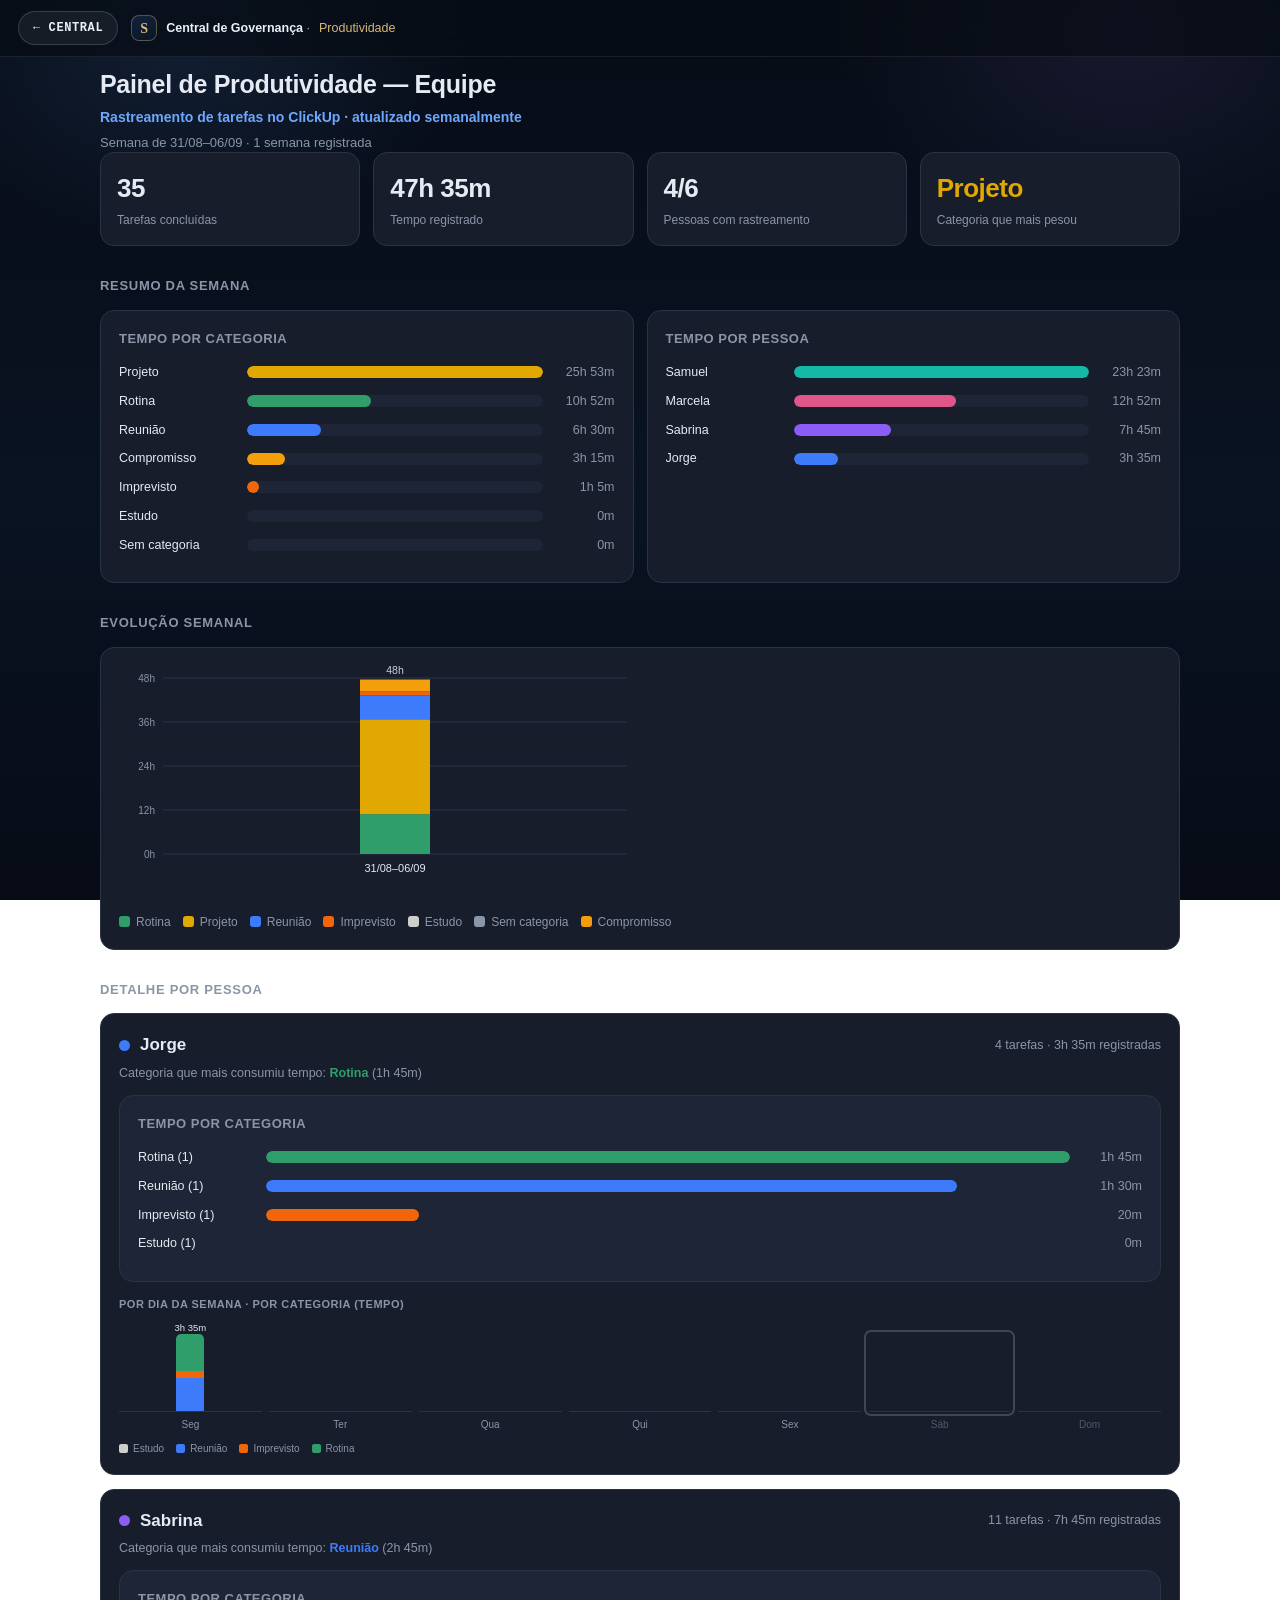
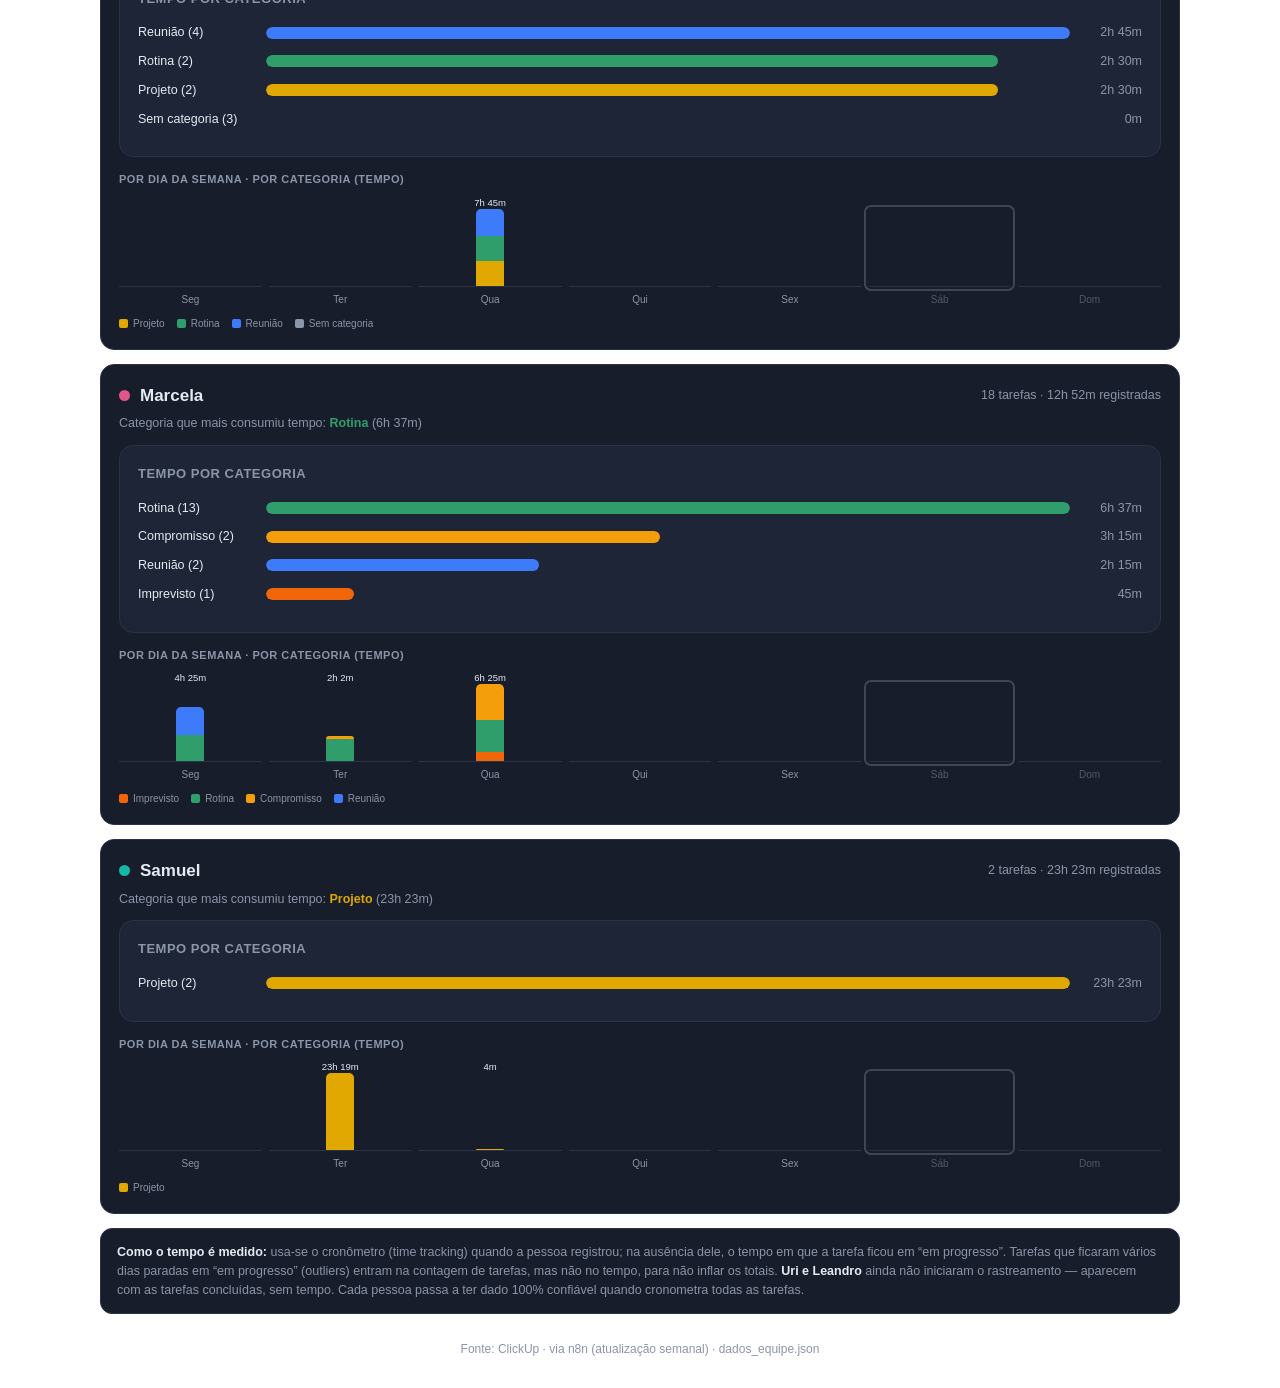
==== commit 11b662e0: "Add files via upload" ====
--- a/dashboard_equipe.html
+++ b/dashboard_equipe.html
@@ -103,8 +103,8 @@
 function pcol(p){ return PCOL[p]||"#8b95a8"; }
 function catAgg(ts){ const o={}; CATS.forEach(c=>o[c]={n:0,m:0}); ts.forEach(t=>{ const c=(t.c==null||t.c==="")?"Sem categoria":t.c; if(!o[c]) o[c]={n:0,m:0}; o[c].n++; if(t.m) o[c].m+=t.m; }); return o; }
 function dayStack(ts){
-  // por tempo se a pessoa cronometrou TODAS as tarefas; senão, por nº de tarefas (conta todas)
-  const useTime = ts.length>0 && ts.every(t=>t.m>0);
+  // por tempo se a pessoa tem QUALQUER tempo rastreado; senão, por nº de tarefas (conta todas)
+  const useTime = ts.some(t=>t.m>0);
   const order=[1,2,3,4,5,6,0], labels=['Seg','Ter','Qua','Qui','Sex','Sáb','Dom'];
   const cats = Array.from(new Set(ts.map(t=>(t.c==null||t.c==="")?"Sem categoria":t.c)));
   const perDay={}; order.forEach(i=>perDay[i]={});
